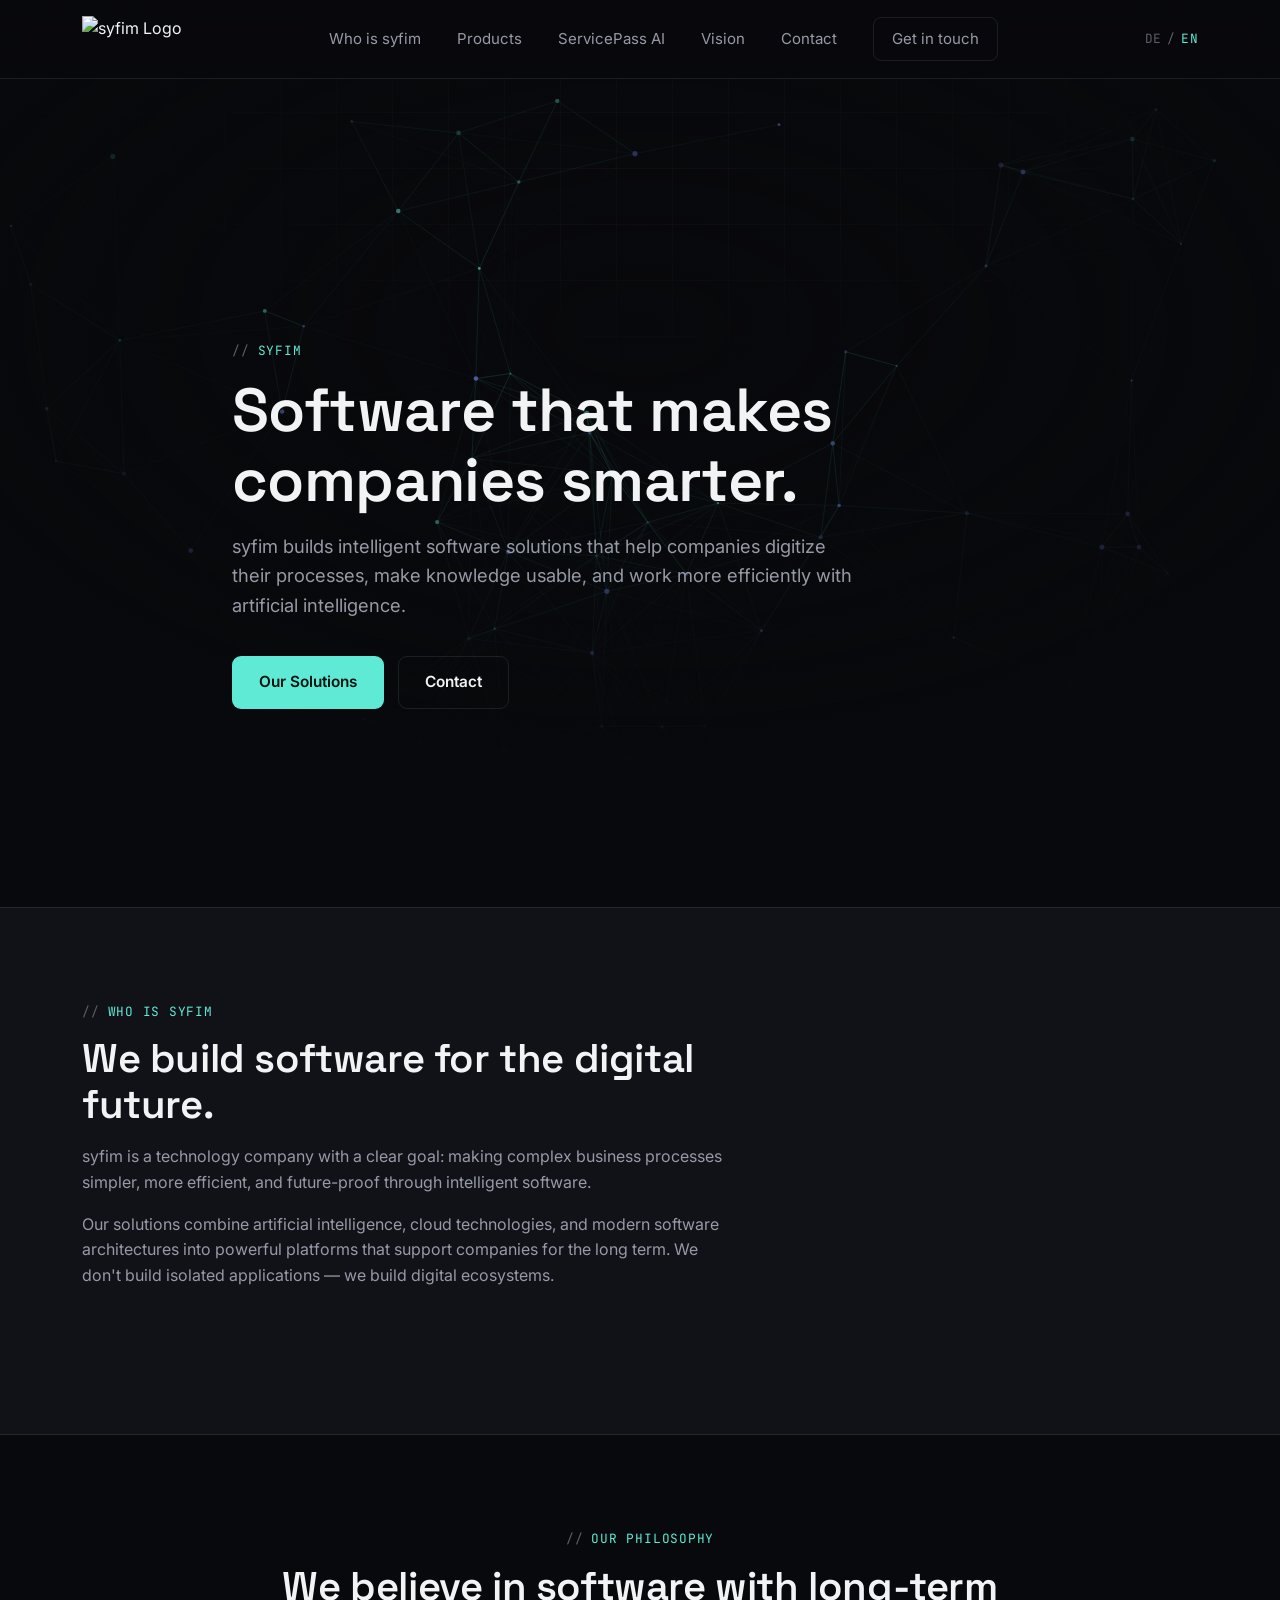
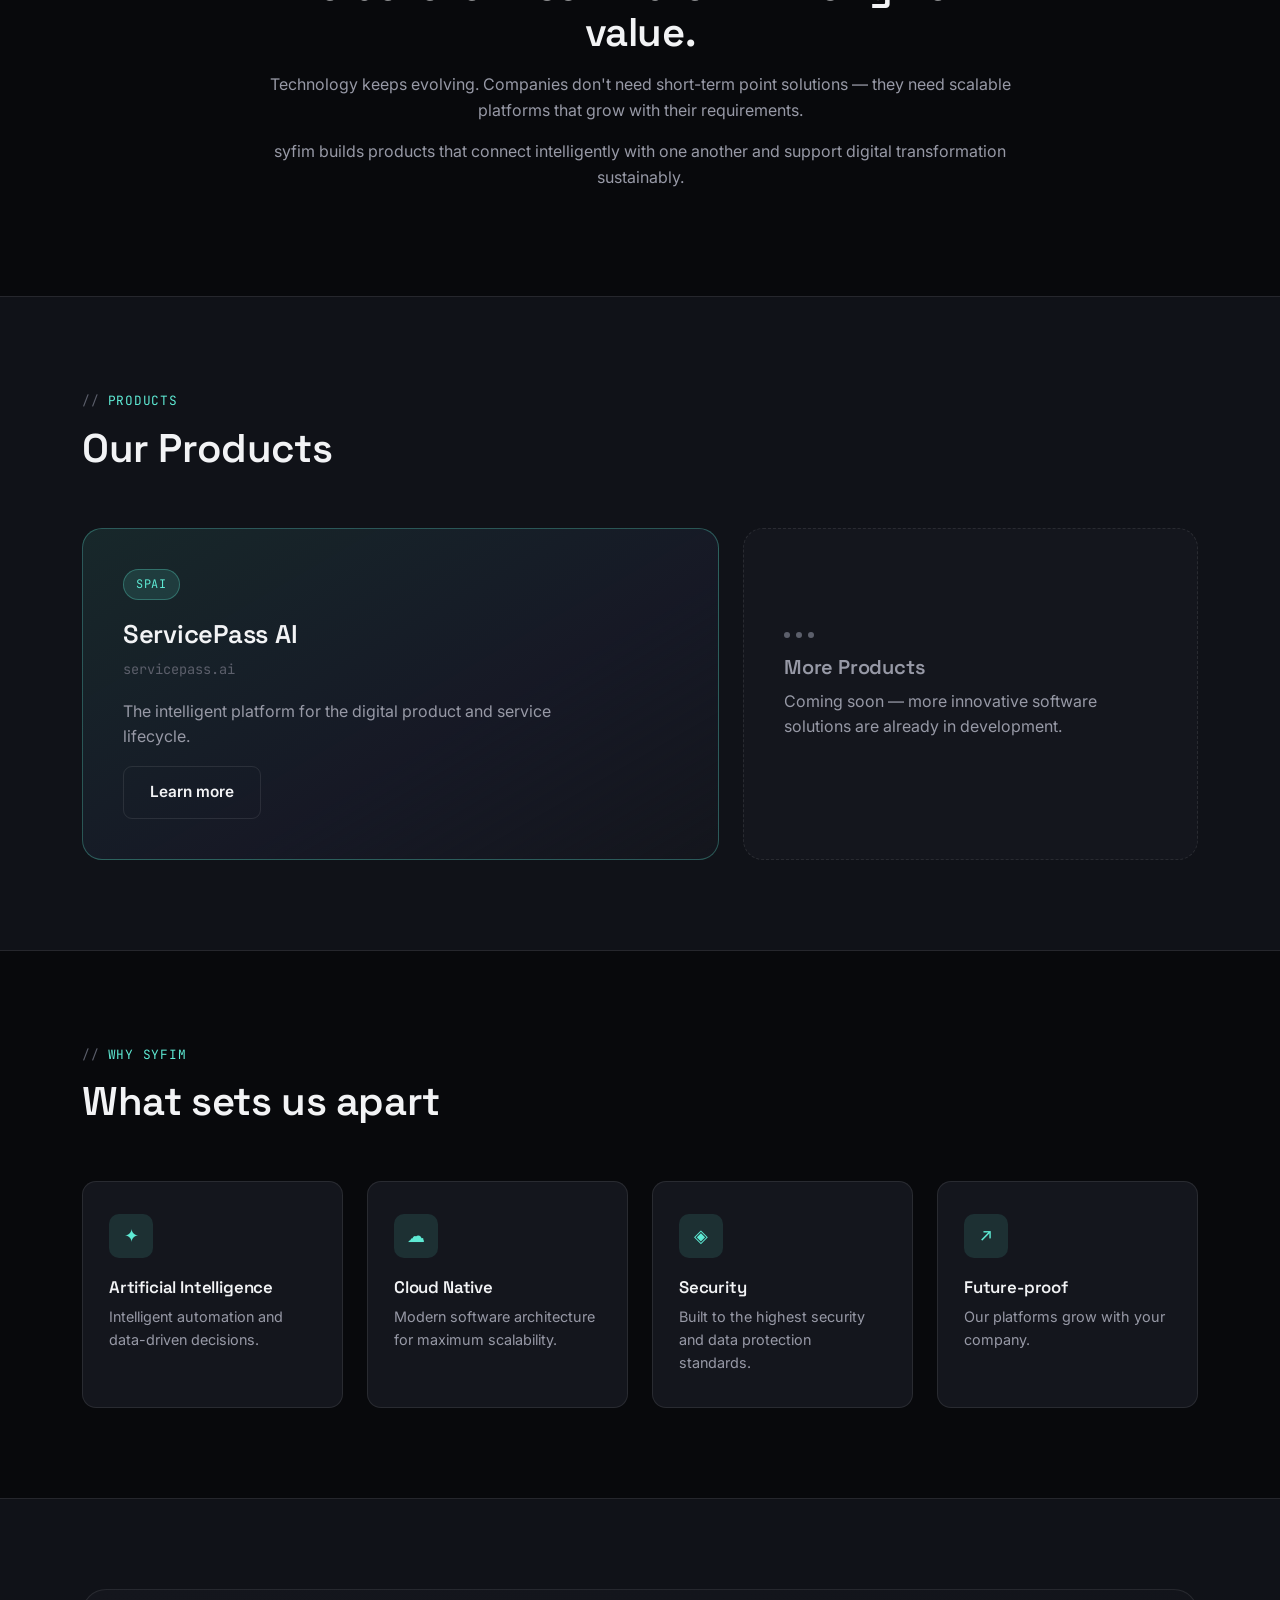
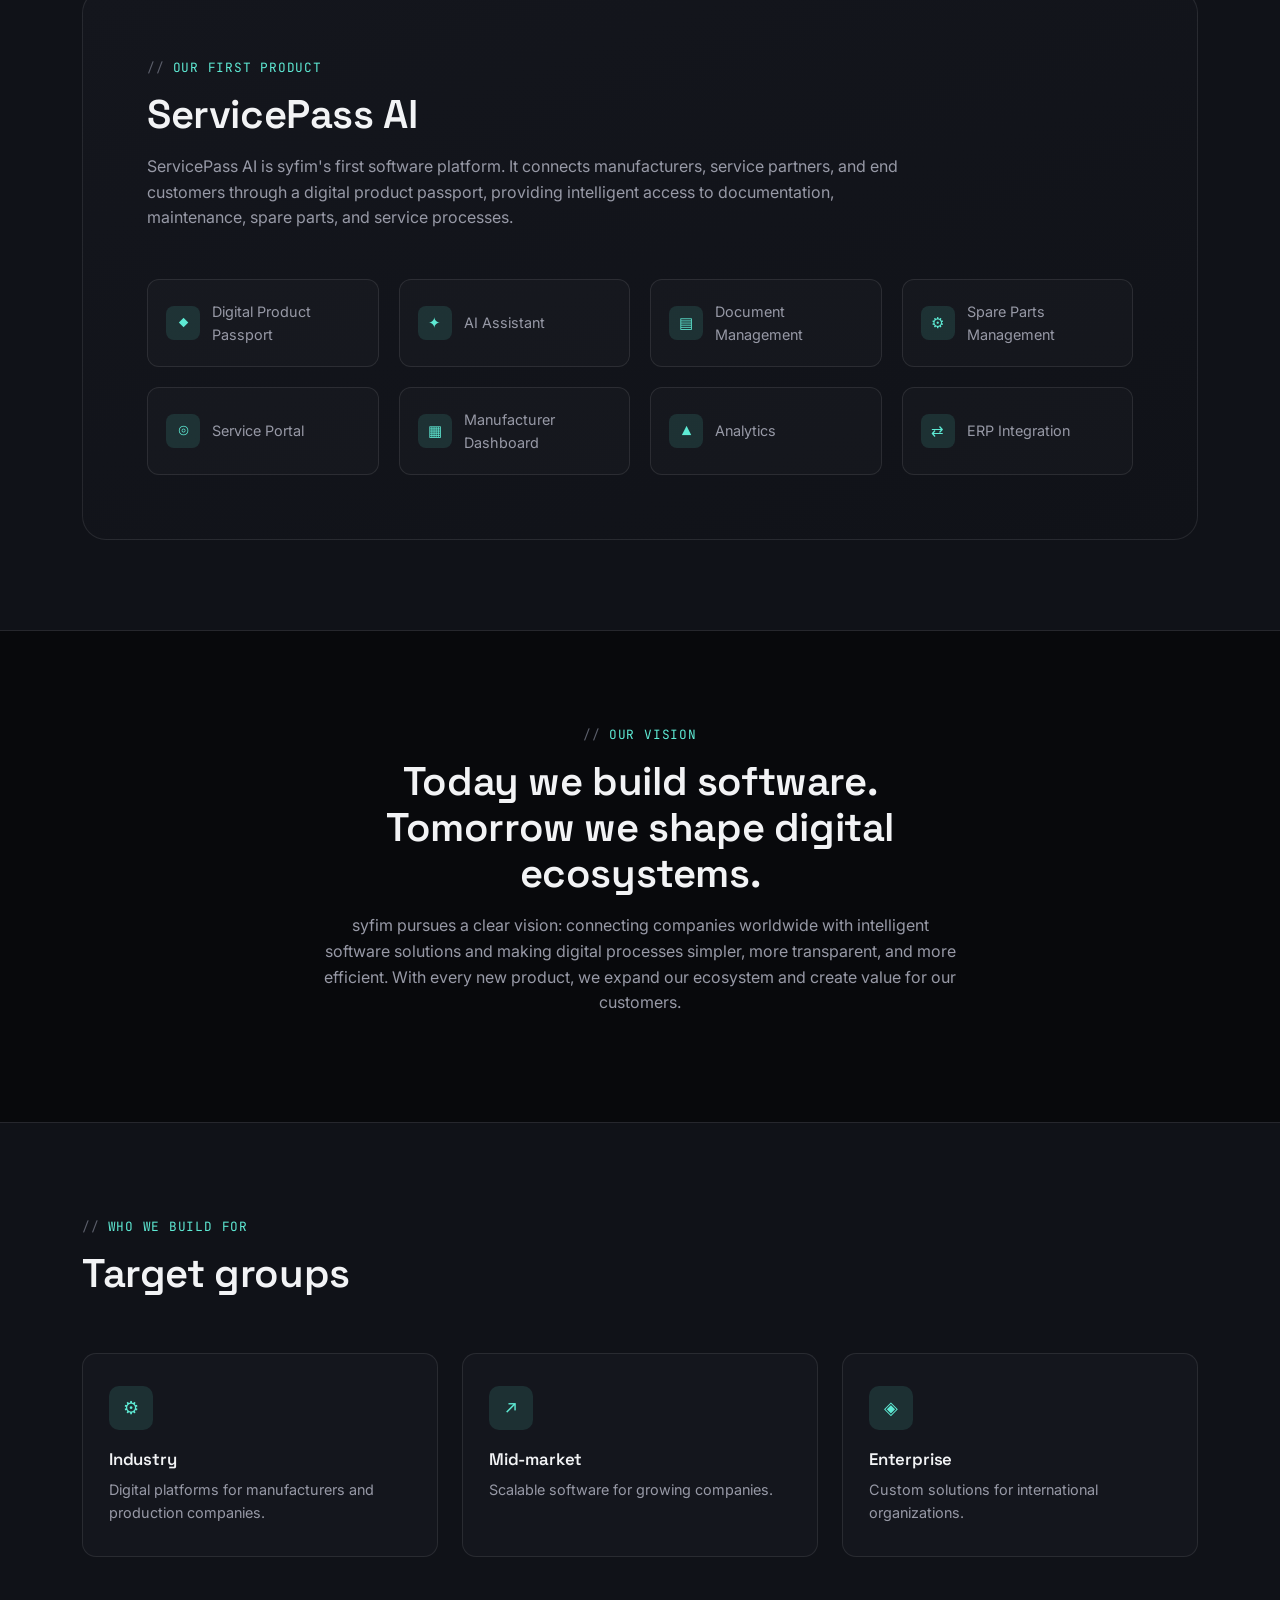
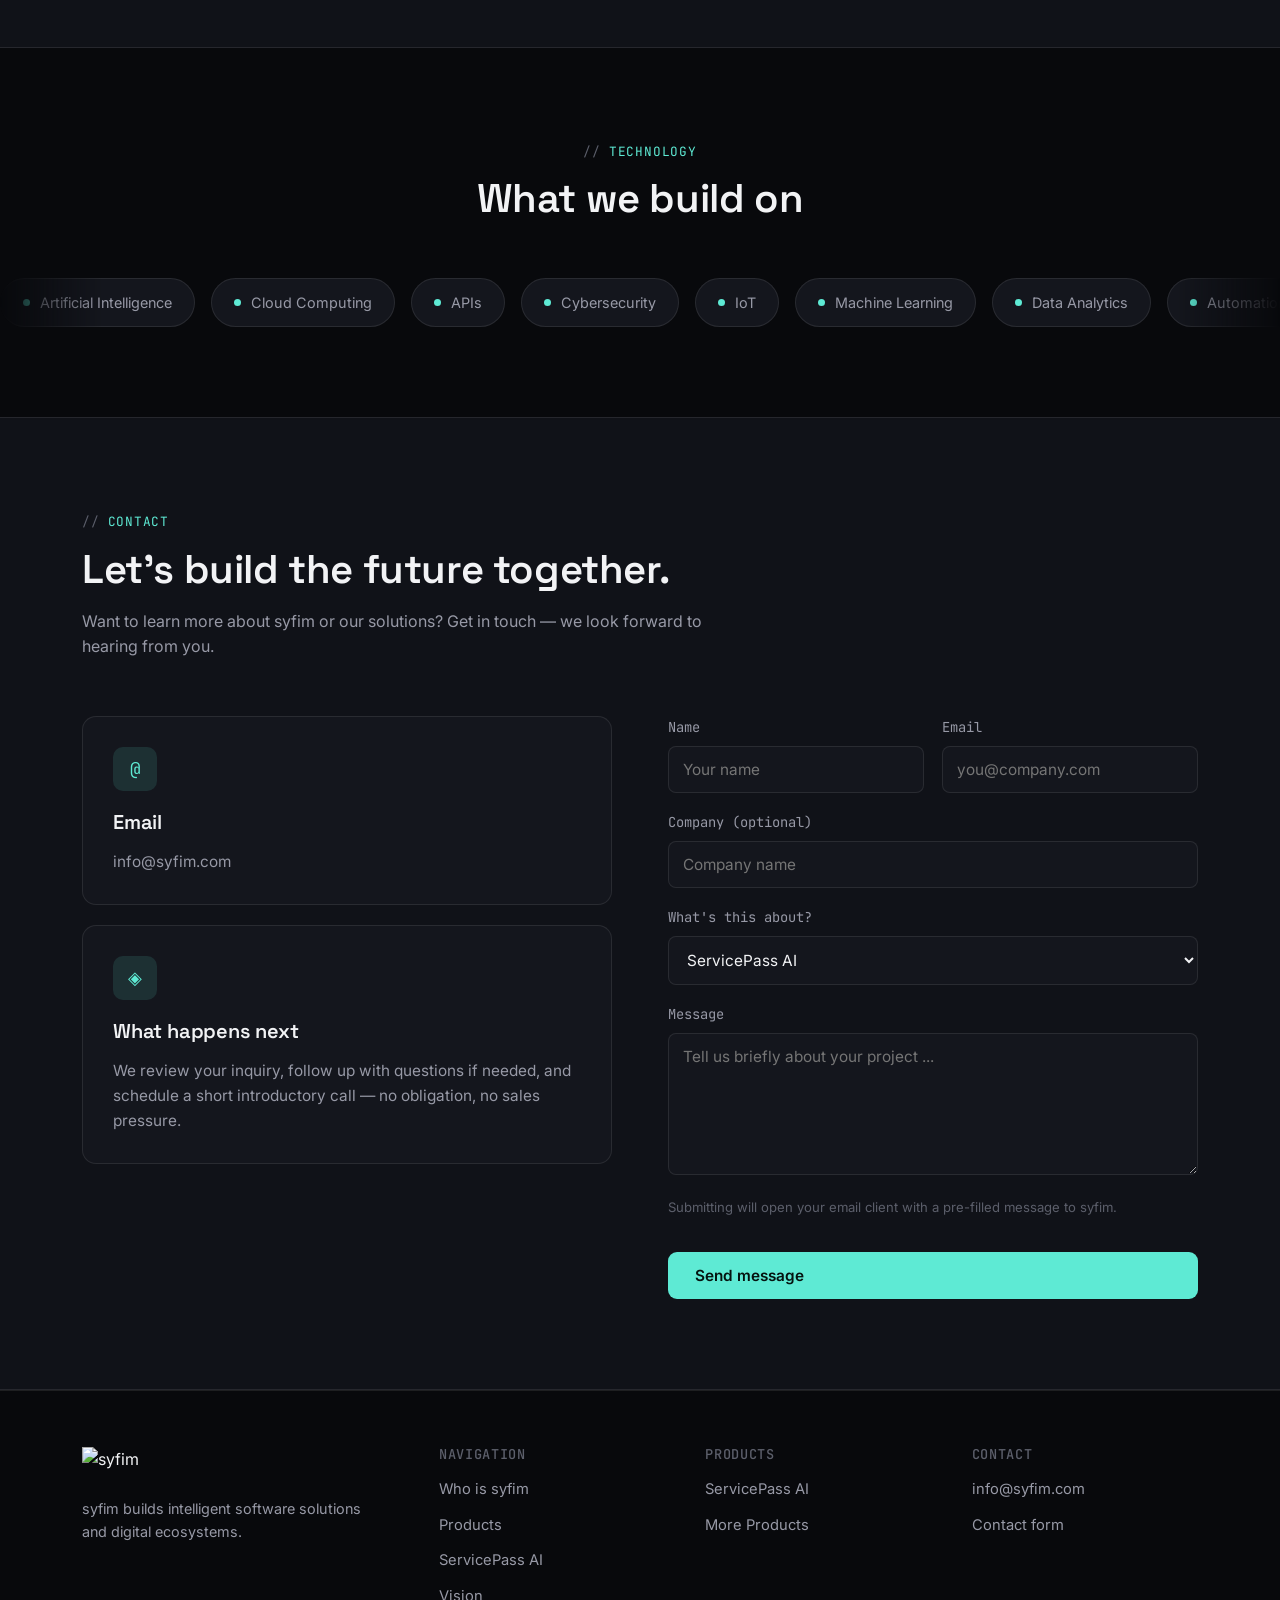
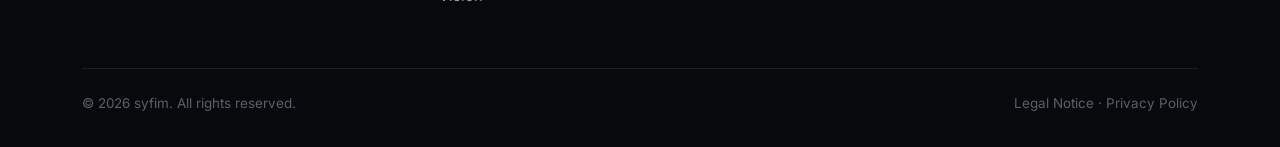
==== index-en.html @ 56e6570a "Add files via upload" ====
<!doctype html>
<html lang="en">
<head>
<meta charset="UTF-8">
<meta name="viewport" content="width=device-width, initial-scale=1.0">
<title>syfim — Software that makes companies smarter</title>
<meta name="description" content="syfim builds intelligent software solutions and digital ecosystems from AI, cloud technologies, and modern software architecture. First product: ServicePass AI.">
<link rel="icon" href="assets/favicon.png" type="image/png">
<link rel="preconnect" href="https://fonts.googleapis.com">
<link href="https://fonts.googleapis.com/css2?family=Space+Grotesk:wght@500;600;700&family=Inter:wght@400;500;600&family=JetBrains+Mono:wght@400;500&display=swap" rel="stylesheet">
<link rel="stylesheet" href="styles.css">
</head>
<body>
<div class="bg-grid"></div>

<header class="site-header">
  <div class="header-inner">
    <a href="index-en.html" class="brand">
      <img src="assets/logo-full-dark-transparent.png" alt="syfim Logo">
    </a>
    <nav class="main-nav">
      <a href="#ueber">Who is syfim</a>
      <a href="#produkte">Products</a>
      <a href="#spai">ServicePass AI</a>
      <a href="#vision">Vision</a>
      <a href="#kontakt">Contact</a>
      <a href="#kontakt" class="nav-cta">Get in touch</a>
    </nav>
    <div class="header-actions">
      <div class="lang-switch">
        <a href="index.html">DE</a>
        <span>/</span>
        <a href="index-en.html" class="active">EN</a>
      </div>
      <button class="nav-toggle" aria-label="Open menu">☰</button>
    </div>
  </div>
</header>

<main>

  <!-- 1. Hero -->
  <section class="hero one-col">
    <div class="hero-canvas-wrap" aria-hidden="true"></div>
    <div class="wrap hero-inner">
      <div>
        <div class="eyebrow">syfim</div>
        <h1>Software that makes companies smarter.</h1>
        <p class="lead">syfim builds intelligent software solutions that help companies digitize their processes, make knowledge usable, and work more efficiently with artificial intelligence.</p>
        <div class="hero-actions">
          <a href="#produkte" class="btn btn-primary">Our Solutions</a>
          <a href="#kontakt" class="btn btn-ghost">Contact</a>
        </div>
      </div>
    </div>
  </section>

  <!-- 2. Who is syfim -->
  <section class="alt" id="ueber">
    <div class="wrap">
      <div class="section-head">
        <div class="eyebrow">Who is syfim</div>
        <h2>We build software for the digital future.</h2>
        <p>syfim is a technology company with a clear goal: making complex business processes simpler, more efficient, and future-proof through intelligent software.</p>
        <p>Our solutions combine artificial intelligence, cloud technologies, and modern software architectures into powerful platforms that support companies for the long term. We don't build isolated applications — we build digital ecosystems.</p>
      </div>
    </div>
  </section>

  <!-- 3. Philosophy -->
  <section>
    <div class="wrap">
      <div class="philosophy-block">
        <div class="eyebrow">Our Philosophy</div>
        <h2>We believe in software with long-term value.</h2>
        <p>Technology keeps evolving. Companies don't need short-term point solutions — they need scalable platforms that grow with their requirements.</p>
        <p>syfim builds products that connect intelligently with one another and support digital transformation sustainably.</p>
      </div>
    </div>
  </section>

  <!-- 4. Products -->
  <section class="alt" id="produkte">
    <div class="wrap">
      <div class="section-head">
        <div class="eyebrow">Products</div>
        <h2>Our Products</h2>
      </div>
      <div class="grid product-grid">
        <div class="product-card featured">
          <span class="product-tag">SPAI</span>
          <h3>ServicePass AI</h3>
          <span class="product-sub">servicepass.ai</span>
          <p>The intelligent platform for the digital product and service lifecycle.</p>
          <a href="#spai" class="btn btn-ghost">Learn more</a>
        </div>
        <div class="product-card placeholder">
          <div class="dots"><span></span><span></span><span></span></div>
          <h3>More Products</h3>
          <p>Coming soon — more innovative software solutions are already in development.</p>
        </div>
      </div>
    </div>
  </section>

  <!-- 5. Why syfim -->
  <section>
    <div class="wrap">
      <div class="section-head">
        <div class="eyebrow">Why syfim</div>
        <h2>What sets us apart</h2>
      </div>
      <div class="grid tiles-4">
        <div class="tile">
          <div class="icon">✦</div>
          <h3>Artificial Intelligence</h3>
          <p>Intelligent automation and data-driven decisions.</p>
        </div>
        <div class="tile">
          <div class="icon">☁</div>
          <h3>Cloud Native</h3>
          <p>Modern software architecture for maximum scalability.</p>
        </div>
        <div class="tile">
          <div class="icon">◈</div>
          <h3>Security</h3>
          <p>Built to the highest security and data protection standards.</p>
        </div>
        <div class="tile">
          <div class="icon">↗</div>
          <h3>Future-proof</h3>
          <p>Our platforms grow with your company.</p>
        </div>
      </div>
    </div>
  </section>

  <!-- 6. Spotlight – ServicePass AI -->
  <section class="alt" id="spai">
    <div class="wrap">
      <div class="spotlight">
        <div class="spotlight-head">
          <div class="eyebrow">Our First Product</div>
          <h2>ServicePass AI</h2>
          <p>ServicePass AI is syfim's first software platform. It connects manufacturers, service partners, and end customers through a digital product passport, providing intelligent access to documentation, maintenance, spare parts, and service processes.</p>
        </div>
        <div class="spotlight-icons">
          <div class="spotlight-icon"><span class="glyph">◆</span> Digital Product Passport</div>
          <div class="spotlight-icon"><span class="glyph">✦</span> AI Assistant</div>
          <div class="spotlight-icon"><span class="glyph">▤</span> Document Management</div>
          <div class="spotlight-icon"><span class="glyph">⚙</span> Spare Parts Management</div>
          <div class="spotlight-icon"><span class="glyph">◎</span> Service Portal</div>
          <div class="spotlight-icon"><span class="glyph">▦</span> Manufacturer Dashboard</div>
          <div class="spotlight-icon"><span class="glyph">▲</span> Analytics</div>
          <div class="spotlight-icon"><span class="glyph">⇄</span> ERP Integration</div>
        </div>
      </div>
    </div>
  </section>

  <!-- 7. Vision -->
  <section class="vision-section" id="vision">
    <div class="wrap">
      <div class="section-head center">
        <div class="eyebrow">Our Vision</div>
        <h2>Today we build software. Tomorrow we shape digital ecosystems.</h2>
        <p>syfim pursues a clear vision: connecting companies worldwide with intelligent software solutions and making digital processes simpler, more transparent, and more efficient. With every new product, we expand our ecosystem and create value for our customers.</p>
      </div>
    </div>
  </section>

  <!-- 8. Who we build for -->
  <section class="alt">
    <div class="wrap">
      <div class="section-head">
        <div class="eyebrow">Who We Build For</div>
        <h2>Target groups</h2>
      </div>
      <div class="grid tiles-3">
        <div class="tile">
          <div class="icon">⚙</div>
          <h3>Industry</h3>
          <p>Digital platforms for manufacturers and production companies.</p>
        </div>
        <div class="tile">
          <div class="icon">↗</div>
          <h3>Mid-market</h3>
          <p>Scalable software for growing companies.</p>
        </div>
        <div class="tile">
          <div class="icon">◈</div>
          <h3>Enterprise</h3>
          <p>Custom solutions for international organizations.</p>
        </div>
      </div>
    </div>
  </section>

  <!-- 9. Technology -->
  <section>
    <div class="wrap">
      <div class="section-head center">
        <div class="eyebrow">Technology</div>
        <h2>What we build on</h2>
      </div>
    </div>
    <div class="tech-marquee">
      <div class="tech-marquee-track">
        <span class="tech-badge"><span class="dot"></span>Artificial Intelligence</span>
        <span class="tech-badge"><span class="dot"></span>Cloud Computing</span>
        <span class="tech-badge"><span class="dot"></span>APIs</span>
        <span class="tech-badge"><span class="dot"></span>Cybersecurity</span>
        <span class="tech-badge"><span class="dot"></span>IoT</span>
        <span class="tech-badge"><span class="dot"></span>Machine Learning</span>
        <span class="tech-badge"><span class="dot"></span>Data Analytics</span>
        <span class="tech-badge"><span class="dot"></span>Automation</span>
        <span class="tech-badge"><span class="dot"></span>Artificial Intelligence</span>
        <span class="tech-badge"><span class="dot"></span>Cloud Computing</span>
        <span class="tech-badge"><span class="dot"></span>APIs</span>
        <span class="tech-badge"><span class="dot"></span>Cybersecurity</span>
        <span class="tech-badge"><span class="dot"></span>IoT</span>
        <span class="tech-badge"><span class="dot"></span>Machine Learning</span>
        <span class="tech-badge"><span class="dot"></span>Data Analytics</span>
        <span class="tech-badge"><span class="dot"></span>Automation</span>
      </div>
    </div>
  </section>

  <!-- 10. Contact -->
  <section class="alt" id="kontakt">
    <div class="wrap">
      <div class="section-head">
        <div class="eyebrow">Contact</div>
        <h2>Let's build the future together.</h2>
        <p>Want to learn more about syfim or our solutions? Get in touch — we look forward to hearing from you.</p>
      </div>

      <div class="contact-grid">
        <div class="contact-info">
          <div class="card">
            <div class="icon">@</div>
            <h3>Email</h3>
            <p><a href="mailto:info@syfim.com">info@syfim.com</a></p>
          </div>
          <div class="card">
            <div class="icon">◈</div>
            <h3>What happens next</h3>
            <p>We review your inquiry, follow up with questions if needed, and schedule a short introductory call — no obligation, no sales pressure.</p>
          </div>
        </div>

        <form class="contact-form">
          <div class="field-row">
            <div class="field">
              <label for="name">Name</label>
              <input type="text" id="name" name="name" placeholder="Your name" required>
            </div>
            <div class="field">
              <label for="email">Email</label>
              <input type="email" id="email" name="email" placeholder="you@company.com" required>
            </div>
          </div>
          <div class="field">
            <label for="company">Company (optional)</label>
            <input type="text" id="company" name="company" placeholder="Company name">
          </div>
          <div class="field">
            <label for="topic">What's this about?</label>
            <select id="topic" name="topic">
              <option>ServicePass AI</option>
              <option>Custom software solution</option>
              <option>Partnership</option>
              <option>Other</option>
            </select>
          </div>
          <div class="field">
            <label for="message">Message</label>
            <textarea id="message" name="message" rows="6" placeholder="Tell us briefly about your project ..." required></textarea>
          </div>
          <p class="form-note">Submitting will open your email client with a pre-filled message to syfim.</p>
          <button type="submit" class="btn btn-primary">Send message</button>
        </form>
      </div>
    </div>
  </section>

</main>

<footer class="site-footer">
  <div class="wrap">
    <div class="footer-top">
      <div class="footer-brand">
        <img src="assets/wordmark-dark.png" alt="syfim">
        <p>syfim builds intelligent software solutions and digital ecosystems.</p>
      </div>
      <div class="footer-col">
        <h4>Navigation</h4>
        <a href="#ueber">Who is syfim</a>
        <a href="#produkte">Products</a>
        <a href="#spai">ServicePass AI</a>
        <a href="#vision">Vision</a>
      </div>
      <div class="footer-col">
        <h4>Products</h4>
        <a href="#spai">ServicePass AI</a>
        <a href="#produkte">More Products</a>
      </div>
      <div class="footer-col">
        <h4>Contact</h4>
        <a href="mailto:info@syfim.com">info@syfim.com</a>
        <a href="#kontakt">Contact form</a>
      </div>
    </div>
    <div class="footer-bottom">
      <span>© 2026 syfim. All rights reserved.</span>
      <span>Legal Notice · Privacy Policy</span>
    </div>
  </div>
</footer>

<script src="script.js"></script>
<script src="network.js"></script>
</body>
</html>
---- styles.css ----
/* syfim — global styles */

:root {
  --bg: #08090c;
  --bg-alt: #101218;
  --bg-card: #14161d;
  --border: rgba(255, 255, 255, 0.09);
  --text: #f2f3f5;
  --text-dim: #9799a6;
  --text-faint: #5c5f6b;
  --accent: #5eead4;
  --accent-soft: rgba(94, 234, 212, 0.12);
  --accent-2: #7c8cff;
  --radius: 14px;
  --max-width: 1180px;
  --font-head: "Space Grotesk", "Inter", system-ui, sans-serif;
  --font-body: "Inter", system-ui, -apple-system, sans-serif;
  --font-mono: "JetBrains Mono", ui-monospace, "SFMono-Regular", monospace;
}

* {
  box-sizing: border-box;
}

html {
  scroll-behavior: smooth;
  overflow-x: hidden;
}

body {
  margin: 0;
  background: var(--bg);
  color: var(--text);
  font-family: var(--font-body);
  line-height: 1.6;
  -webkit-font-smoothing: antialiased;
  overflow-x: hidden;
  width: 100%;
}

img {
  max-width: 100%;
  display: block;
}

a {
  color: inherit;
  text-decoration: none;
}

.wrap {
  max-width: var(--max-width);
  margin: 0 auto;
  padding: 0 32px;
}

h1, h2, h3, h4 {
  font-family: var(--font-head);
  font-weight: 600;
  line-height: 1.15;
  margin: 0 0 16px;
  letter-spacing: -0.01em;
}

h1 { font-size: clamp(2.4rem, 5vw, 3.8rem); }
h2 { font-size: clamp(1.8rem, 3.2vw, 2.5rem); }
h3 { font-size: 1.25rem; }

p {
  color: var(--text-dim);
  margin: 0 0 16px;
}

.eyebrow {
  font-family: var(--font-mono);
  font-size: 0.8rem;
  color: var(--accent);
  letter-spacing: 0.06em;
  text-transform: uppercase;
  display: inline-flex;
  align-items: center;
  gap: 8px;
  margin-bottom: 14px;
}

.eyebrow::before {
  content: "//";
  color: var(--text-faint);
}

/* background grid texture */
.bg-grid {
  position: fixed;
  inset: 0;
  z-index: -1;
  background-image:
    linear-gradient(rgba(255,255,255,0.035) 1px, transparent 1px),
    linear-gradient(90deg, rgba(255,255,255,0.035) 1px, transparent 1px);
  background-size: 56px 56px;
  mask-image: radial-gradient(ellipse 80% 60% at 50% 0%, black 30%, transparent 75%);
}

/* header */
header.site-header {
  position: sticky;
  top: 0;
  z-index: 50;
  backdrop-filter: blur(14px);
  background: rgba(8, 9, 12, 0.75);
  border-bottom: 1px solid var(--border);
}

.header-inner {
  display: flex;
  align-items: center;
  justify-content: space-between;
  padding: 16px 32px;
  max-width: var(--max-width);
  margin: 0 auto;
}

.brand {
  display: flex;
  align-items: center;
  gap: 10px;
}

.brand img {
  height: 46px;
  width: auto;
}

nav.main-nav {
  display: flex;
  align-items: center;
  gap: 36px;
}

nav.main-nav a {
  font-size: 0.94rem;
  color: var(--text-dim);
  transition: color 0.15s ease;
  position: relative;
}

nav.main-nav a:hover,
nav.main-nav a.active {
  color: var(--text);
}

nav.main-nav a.active::after {
  content: "";
  position: absolute;
  left: 0;
  right: 0;
  bottom: -18px;
  height: 2px;
  background: var(--accent);
}

.nav-cta {
  border: 1px solid var(--border);
  padding: 9px 18px;
  border-radius: 8px;
  font-size: 0.9rem;
  transition: border-color 0.15s ease, background 0.15s ease;
}

.nav-cta:hover {
  border-color: var(--accent);
  background: var(--accent-soft);
}

.nav-toggle {
  display: none;
  background: none;
  border: 1px solid var(--border);
  border-radius: 8px;
  width: 40px;
  height: 40px;
  color: var(--text);
  font-size: 1.2rem;
  cursor: pointer;
}

.header-actions {
  display: flex;
  align-items: center;
  gap: 16px;
}

.lang-switch {
  display: flex;
  align-items: center;
  gap: 6px;
  font-family: var(--font-mono);
  font-size: 0.8rem;
  letter-spacing: 0.02em;
}

.lang-switch a {
  color: var(--text-faint);
  transition: color 0.15s ease;
}

.lang-switch a:hover {
  color: var(--text);
}

.lang-switch a.active {
  color: var(--accent);
}

.lang-switch span {
  color: var(--text-faint);
}

/* buttons */
.btn {
  display: inline-flex;
  align-items: center;
  gap: 8px;
  padding: 13px 26px;
  border-radius: 9px;
  font-family: var(--font-body);
  font-weight: 600;
  font-size: 0.96rem;
  cursor: pointer;
  border: 1px solid transparent;
  transition: transform 0.15s ease, box-shadow 0.15s ease, background 0.15s ease, border-color .15s ease;
}

.btn-primary {
  background: var(--accent);
  color: #05130f;
}

.btn-primary:hover {
  box-shadow: 0 0 0 4px var(--accent-soft);
  transform: translateY(-1px);
}

.btn-ghost {
  border-color: var(--border);
  color: var(--text);
}

.btn-ghost:hover {
  border-color: var(--accent);
  color: var(--accent);
}

/* hero */
.hero {
  position: relative;
  padding: 120px 0 100px;
  overflow: hidden;
}

.hero-inner {
  display: grid;
  grid-template-columns: 1.15fr 0.85fr;
  gap: 48px;
  align-items: center;
}

.hero p.lead {
  font-size: 1.15rem;
  max-width: 52ch;
}

.hero-actions {
  display: flex;
  gap: 14px;
  margin-top: 32px;
  flex-wrap: wrap;
}

.hero-visual {
  position: relative;
  display: flex;
  align-items: center;
  justify-content: center;
}

.hero-visual img {
  width: 100%;
  max-width: 420px;
  opacity: 0.92;
  filter: drop-shadow(0 0 60px rgba(94, 234, 212, 0.18));
}

.hero-stats {
  display: grid;
  grid-template-columns: repeat(3, 1fr);
  gap: 24px;
  margin-top: 64px;
  padding-top: 40px;
  border-top: 1px solid var(--border);
}

.stat-num {
  font-family: var(--font-head);
  font-size: 2rem;
  color: var(--text);
  margin-bottom: 4px;
}

.stat-label {
  font-size: 0.86rem;
  color: var(--text-faint);
}

/* sections */
section {
  padding: 90px 0;
}

section.alt {
  background: var(--bg-alt);
  border-top: 1px solid var(--border);
  border-bottom: 1px solid var(--border);
}

.section-head {
  max-width: 640px;
  margin-bottom: 56px;
}

.section-head.center {
  margin-left: auto;
  margin-right: auto;
  text-align: center;
}

/* cards / grid */
.grid {
  display: grid;
  gap: 24px;
}

.grid-3 { grid-template-columns: repeat(3, 1fr); }
.grid-2 { grid-template-columns: repeat(2, 1fr); }
.grid-4 { grid-template-columns: repeat(4, 1fr); }

.card {
  background: var(--bg-card);
  border: 1px solid var(--border);
  border-radius: var(--radius);
  padding: 30px;
  transition: border-color 0.2s ease, transform 0.2s ease;
}

.card:hover {
  border-color: rgba(94, 234, 212, 0.35);
  transform: translateY(-3px);
}

.card .icon {
  width: 44px;
  height: 44px;
  border-radius: 10px;
  background: var(--accent-soft);
  color: var(--accent);
  display: flex;
  align-items: center;
  justify-content: center;
  font-family: var(--font-mono);
  font-size: 1.1rem;
  margin-bottom: 20px;
}

.card p {
  margin-bottom: 0;
  font-size: 0.96rem;
}

.card ul {
  margin: 16px 0 0;
  padding-left: 18px;
  color: var(--text-dim);
  font-size: 0.92rem;
}

.card ul li {
  margin-bottom: 6px;
}

/* process steps */
.steps {
  display: grid;
  grid-template-columns: repeat(4, 1fr);
  gap: 24px;
  counter-reset: step;
}

.step {
  position: relative;
  padding-top: 44px;
}

.step::before {
  counter-increment: step;
  content: "0" counter(step);
  font-family: var(--font-mono);
  font-size: 0.85rem;
  color: var(--accent);
  position: absolute;
  top: 0;
  left: 0;
}

.step h3 {
  margin-bottom: 10px;
  font-size: 1.05rem;
}

.step p {
  font-size: 0.92rem;
  margin: 0;
}

/* values */
.value-row {
  display: flex;
  gap: 20px;
  padding: 28px 0;
  border-top: 1px solid var(--border);
}

.value-row:last-child {
  border-bottom: 1px solid var(--border);
}

.value-num {
  font-family: var(--font-mono);
  color: var(--text-faint);
  font-size: 0.9rem;
  min-width: 40px;
}

.value-row h3 {
  margin-bottom: 6px;
}

.value-row p {
  margin: 0;
  max-width: 60ch;
}

/* two-column with image side */
.split {
  display: grid;
  grid-template-columns: 0.9fr 1.1fr;
  gap: 64px;
  align-items: center;
}

.split-visual {
  background: var(--bg-card);
  border: 1px solid var(--border);
  border-radius: var(--radius);
  padding: 48px;
  display: flex;
  align-items: center;
  justify-content: center;
}

.split-visual img {
  max-width: 260px;
  opacity: 0.95;
}

/* CTA band */
.cta-band {
  border-radius: 20px;
  border: 1px solid var(--border);
  background: linear-gradient(135deg, var(--bg-card), var(--bg-alt));
  padding: 64px;
  text-align: center;
  position: relative;
  overflow: hidden;
}

.cta-band h2 {
  margin-bottom: 12px;
}

.cta-band p {
  max-width: 50ch;
  margin: 0 auto 32px;
}

.cta-actions {
  display: flex;
  gap: 14px;
  justify-content: center;
  flex-wrap: wrap;
}

/* footer */
footer.site-footer {
  border-top: 1px solid var(--border);
  padding: 56px 0 32px;
}

.footer-top {
  display: grid;
  grid-template-columns: 1.4fr 1fr 1fr 1fr;
  gap: 40px;
  margin-bottom: 48px;
}

.footer-brand img {
  height: 34px;
  margin-bottom: 16px;
}

.footer-brand p {
  font-size: 0.9rem;
  max-width: 32ch;
}

.footer-col h4 {
  font-size: 0.85rem;
  color: var(--text-faint);
  text-transform: uppercase;
  letter-spacing: 0.05em;
  margin-bottom: 16px;
  font-family: var(--font-mono);
  font-weight: 500;
}

.footer-col a {
  display: block;
  color: var(--text-dim);
  font-size: 0.92rem;
  margin-bottom: 12px;
  transition: color 0.15s ease;
}

.footer-col a:hover {
  color: var(--accent);
}

.footer-bottom {
  display: flex;
  justify-content: space-between;
  align-items: center;
  padding-top: 24px;
  border-top: 1px solid var(--border);
  font-size: 0.84rem;
  color: var(--text-faint);
  flex-wrap: wrap;
  gap: 12px;
}

/* page hero (inner pages) */
.page-hero {
  padding: 80px 0 60px;
  border-bottom: 1px solid var(--border);
}

.page-hero p.lead {
  max-width: 60ch;
  font-size: 1.08rem;
}

/* contact page */
.contact-grid {
  display: grid;
  grid-template-columns: 1fr 1fr;
  gap: 56px;
  align-items: start;
}

.contact-info .card {
  margin-bottom: 20px;
}

form.contact-form {
  display: grid;
  gap: 18px;
}

.field label {
  display: block;
  font-size: 0.86rem;
  color: var(--text-dim);
  margin-bottom: 8px;
  font-family: var(--font-mono);
}

.field input,
.field textarea,
.field select {
  width: 100%;
  background: var(--bg-card);
  border: 1px solid var(--border);
  border-radius: 8px;
  padding: 13px 14px;
  color: var(--text);
  font-family: var(--font-body);
  font-size: 0.96rem;
  resize: vertical;
}

.field input:focus,
.field textarea:focus,
.field select:focus {
  outline: none;
  border-color: var(--accent);
}

.field-row {
  display: grid;
  grid-template-columns: 1fr 1fr;
  gap: 18px;
}

.form-note {
  font-size: 0.82rem;
  color: var(--text-faint);
  margin-top: -4px;
}

/* about page team-ish / mission */
.mission-figure {
  font-family: var(--font-head);
  font-size: 1.5rem;
  line-height: 1.5;
  color: var(--text);
  border-left: 2px solid var(--accent);
  padding-left: 28px;
  margin: 0;
}

/* responsive */
@media (max-width: 920px) {
  nav.main-nav { display: none; }
  .nav-toggle { display: inline-flex; align-items: center; justify-content: center; }

  nav.main-nav.open {
    display: flex;
    position: absolute;
    top: 100%;
    left: 0;
    right: 0;
    background: var(--bg-alt);
    border-bottom: 1px solid var(--border);
    flex-direction: column;
    align-items: flex-start;
    padding: 24px 32px;
    gap: 4px;
    max-height: calc(100vh - 100%);
    overflow-y: auto;
  }

  nav.main-nav.open a {
    width: 100%;
    padding: 10px 0;
  }

  nav.main-nav.open a.nav-cta {
    margin-top: 8px;
    text-align: center;
  }

  .hero-inner { grid-template-columns: 1fr; }
  .hero-visual { order: -1; }
  .hero-stats { grid-template-columns: repeat(3, 1fr); gap: 14px; }
  .grid-3, .grid-4, .grid-2 { grid-template-columns: 1fr; }
  .steps { grid-template-columns: 1fr 1fr; }
  .split { grid-template-columns: 1fr; gap: 32px; }
  .contact-grid { grid-template-columns: 1fr; }
  .footer-top { grid-template-columns: 1fr 1fr; }
  .cta-band { padding: 40px 24px; }
  .field-row { grid-template-columns: 1fr; }

  .header-actions { gap: 10px; }
  .lang-switch a { padding: 6px 4px; }
  .nav-toggle { width: 44px; height: 44px; }
}

@media (max-width: 560px) {
  .wrap { padding: 0 20px; }
  .header-inner { padding: 12px 20px; }
  .brand img { height: 36px; }
  .hero-stats { grid-template-columns: 1fr 1fr; }
  .steps { grid-template-columns: 1fr; }
  .footer-top { grid-template-columns: 1fr; }
}

/* ============ one-pager additions ============ */

/* hero canvas background */
.hero {
  min-height: 92vh;
  display: flex;
  align-items: center;
  padding: 140px 0 80px;
}

.hero-canvas-wrap {
  position: absolute;
  inset: 0;
  z-index: -1;
  overflow: hidden;
}

.hero-canvas-wrap canvas {
  width: 100%;
  height: 100%;
  display: block;
}

.hero-canvas-wrap::after {
  content: "";
  position: absolute;
  inset: 0;
  background: radial-gradient(ellipse 70% 60% at 50% 30%, transparent 0%, var(--bg) 88%);
}

.hero.one-col .hero-inner {
  grid-template-columns: 1fr;
  max-width: 880px;
}

.hero.one-col .hero-actions {
  margin-top: 36px;
}

/* section intros reused, plus centered variant already exists */

/* philosophy quote block */
.philosophy-block {
  max-width: 760px;
  margin: 0 auto;
  text-align: center;
}

.philosophy-block .eyebrow {
  justify-content: center;
}

/* product cards */
.product-grid {
  display: grid;
  grid-template-columns: 1.4fr 1fr;
  gap: 24px;
}

.product-card {
  background: var(--bg-card);
  border: 1px solid var(--border);
  border-radius: 20px;
  padding: 40px;
  position: relative;
  overflow: hidden;
}

.product-card.featured {
  background: linear-gradient(150deg, rgba(94,234,212,0.10), rgba(124,140,255,0.06) 60%, var(--bg-card) 100%);
  border-color: rgba(94, 234, 212, 0.3);
}

.product-tag {
  display: inline-block;
  font-family: var(--font-mono);
  font-size: 0.74rem;
  letter-spacing: 0.06em;
  text-transform: uppercase;
  color: var(--accent);
  background: var(--accent-soft);
  border: 1px solid rgba(94, 234, 212, 0.3);
  padding: 5px 12px;
  border-radius: 100px;
  margin-bottom: 20px;
}

.product-card h3 {
  font-size: 1.6rem;
  margin-bottom: 10px;
}

.product-card .product-sub {
  font-family: var(--font-mono);
  color: var(--text-faint);
  font-size: 0.85rem;
  margin-bottom: 18px;
  display: block;
}

.product-card p {
  max-width: 48ch;
}

.product-card.placeholder {
  display: flex;
  flex-direction: column;
  justify-content: center;
  border-style: dashed;
  border-color: var(--border);
}

.product-card.placeholder h3 {
  color: var(--text-dim);
  font-size: 1.25rem;
}

.product-card.placeholder .dots {
  display: flex;
  gap: 6px;
  margin-bottom: 18px;
}

.product-card.placeholder .dots span {
  width: 6px;
  height: 6px;
  border-radius: 50%;
  background: var(--text-faint);
  animation: pulse-dot 1.4s ease-in-out infinite;
}

.product-card.placeholder .dots span:nth-child(2) { animation-delay: 0.2s; }
.product-card.placeholder .dots span:nth-child(3) { animation-delay: 0.4s; }

@keyframes pulse-dot {
  0%, 80%, 100% { opacity: 0.25; }
  40% { opacity: 1; }
}

/* tiles (warum syfim / fuer wen) */
.tiles-4 { grid-template-columns: repeat(4, 1fr); }
.tiles-3 { grid-template-columns: repeat(3, 1fr); }

.tile {
  background: var(--bg-card);
  border: 1px solid var(--border);
  border-radius: var(--radius);
  padding: 32px 26px;
  transition: border-color 0.2s ease, transform 0.2s ease;
}

.tile:hover {
  border-color: rgba(94, 234, 212, 0.35);
  transform: translateY(-3px);
}

.tile .icon {
  width: 44px;
  height: 44px;
  border-radius: 10px;
  background: var(--accent-soft);
  color: var(--accent);
  display: flex;
  align-items: center;
  justify-content: center;
  font-family: var(--font-mono);
  font-size: 1.1rem;
  margin-bottom: 20px;
}

.tile h3 {
  font-size: 1.05rem;
  margin-bottom: 8px;
}

.tile p {
  font-size: 0.9rem;
  margin: 0;
}

/* spotlight section */
.spotlight {
  border-radius: 24px;
  border: 1px solid var(--border);
  background: linear-gradient(160deg, var(--bg-card), var(--bg-alt));
  padding: 64px;
  position: relative;
  overflow: hidden;
}

.spotlight-head {
  max-width: 760px;
  margin-bottom: 48px;
}

.spotlight-icons {
  display: grid;
  grid-template-columns: repeat(4, 1fr);
  gap: 20px;
}

.spotlight-icon {
  background: rgba(255,255,255,0.02);
  border: 1px solid var(--border);
  border-radius: 12px;
  padding: 20px 18px;
  display: flex;
  align-items: center;
  gap: 12px;
  font-size: 0.9rem;
  color: var(--text-dim);
}

.spotlight-icon .glyph {
  width: 34px;
  height: 34px;
  min-width: 34px;
  border-radius: 8px;
  background: var(--accent-soft);
  color: var(--accent);
  display: flex;
  align-items: center;
  justify-content: center;
  font-family: var(--font-mono);
  font-size: 0.95rem;
}

/* technology marquee */
.tech-marquee {
  overflow: hidden;
  position: relative;
  mask-image: linear-gradient(90deg, transparent, black 8%, black 92%, transparent);
  -webkit-mask-image: linear-gradient(90deg, transparent, black 8%, black 92%, transparent);
}

.tech-marquee-track {
  display: flex;
  gap: 16px;
  width: max-content;
  animation: marquee 28s linear infinite;
}

@keyframes marquee {
  from { transform: translateX(0); }
  to { transform: translateX(-50%); }
}

.tech-badge {
  display: flex;
  align-items: center;
  gap: 10px;
  background: var(--bg-card);
  border: 1px solid var(--border);
  border-radius: 100px;
  padding: 12px 22px;
  font-size: 0.9rem;
  color: var(--text-dim);
  white-space: nowrap;
}

.tech-badge .dot {
  width: 7px;
  height: 7px;
  border-radius: 50%;
  background: var(--accent);
}

/* vision section */
.vision-section {
  text-align: center;
}

.vision-section .section-head {
  margin: 0 auto;
}

.vision-section h2 {
  max-width: 780px;
  margin-left: auto;
  margin-right: auto;
}

.vision-section p {
  max-width: 640px;
  margin-left: auto;
  margin-right: auto;
}

@media (max-width: 920px) {
  .hero { min-height: auto; padding: 128px 0 60px; }
  .product-grid { grid-template-columns: 1fr; }
  .tiles-4 { grid-template-columns: 1fr 1fr; }
  .tiles-3 { grid-template-columns: 1fr; }
  .spotlight { padding: 40px 24px; }
  .spotlight-icons { grid-template-columns: 1fr 1fr; }
}

@media (max-width: 560px) {
  .hero { padding: 100px 0 48px; }
  .tiles-4 { grid-template-columns: 1fr; }
  .spotlight-icons { grid-template-columns: 1fr; }
  .product-card { padding: 28px; }
}

@media (prefers-reduced-motion: reduce) {
  .tech-marquee-track { animation: none; }
}
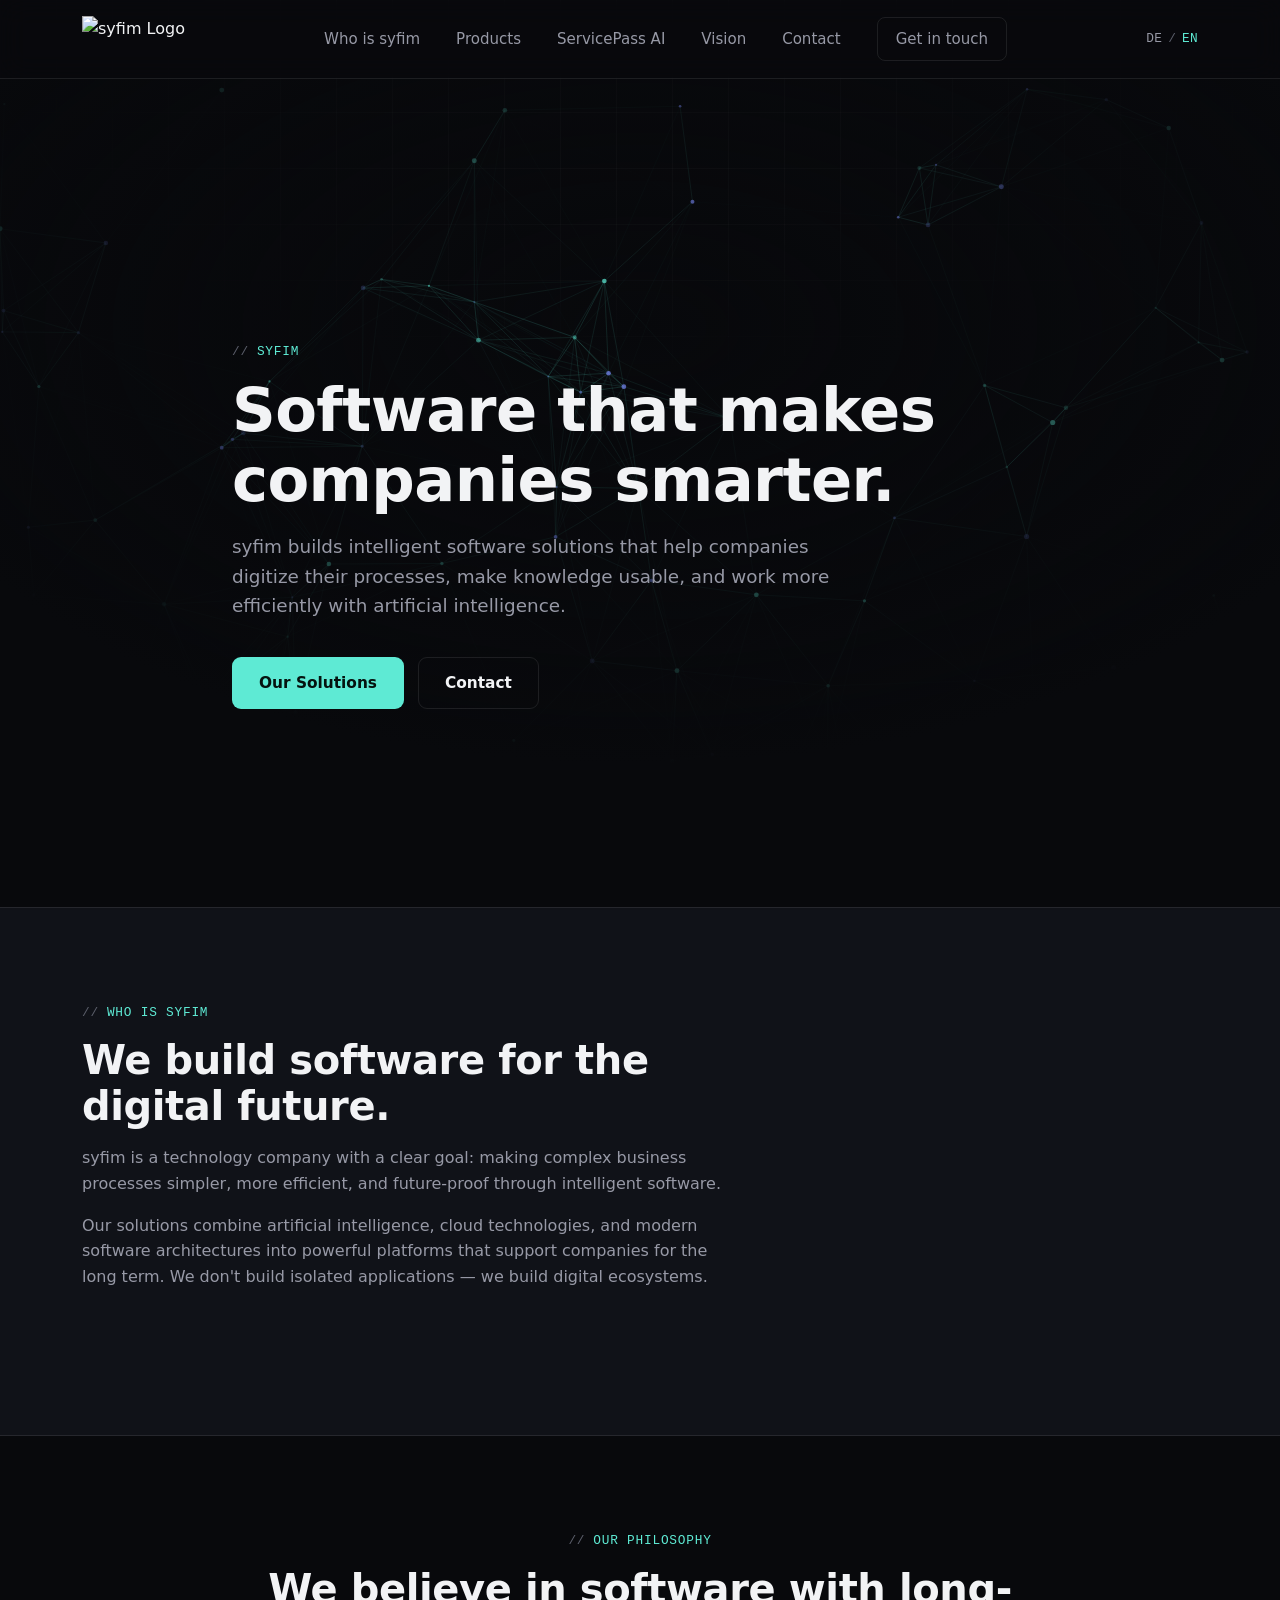
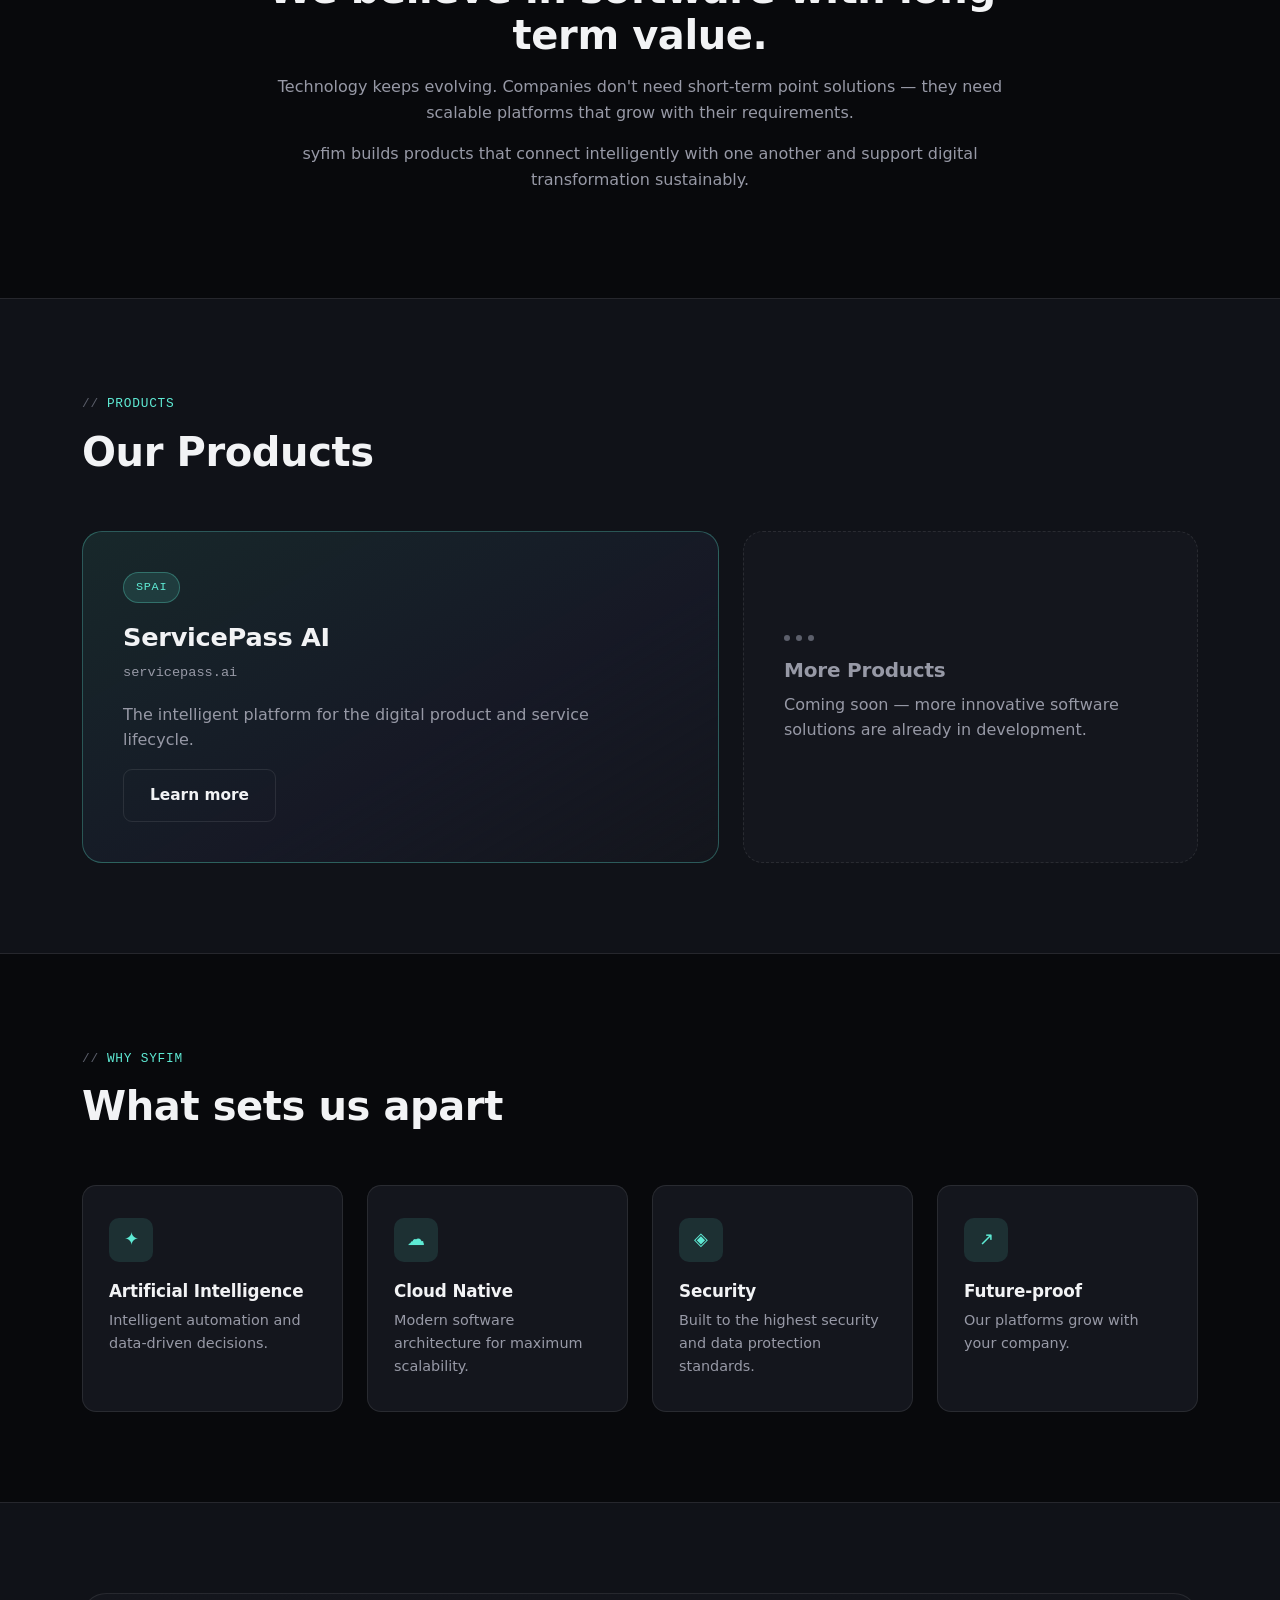
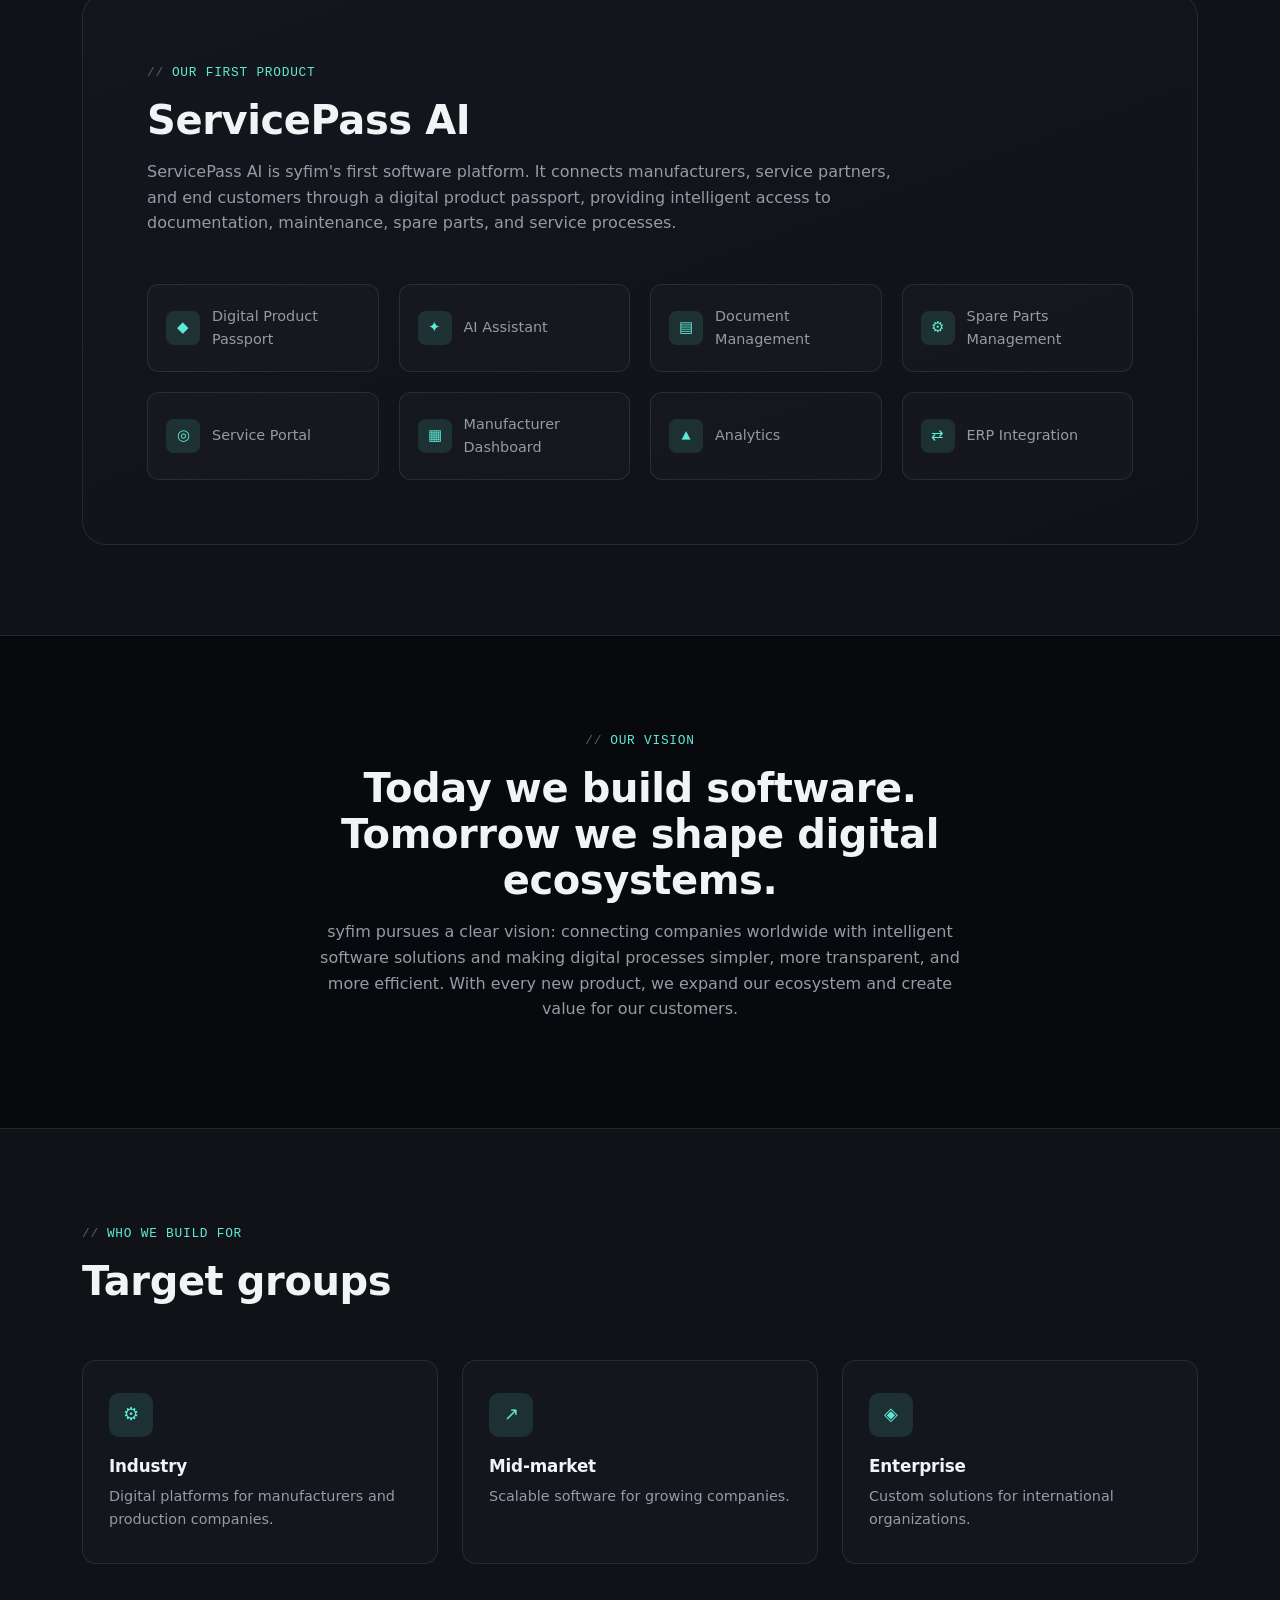
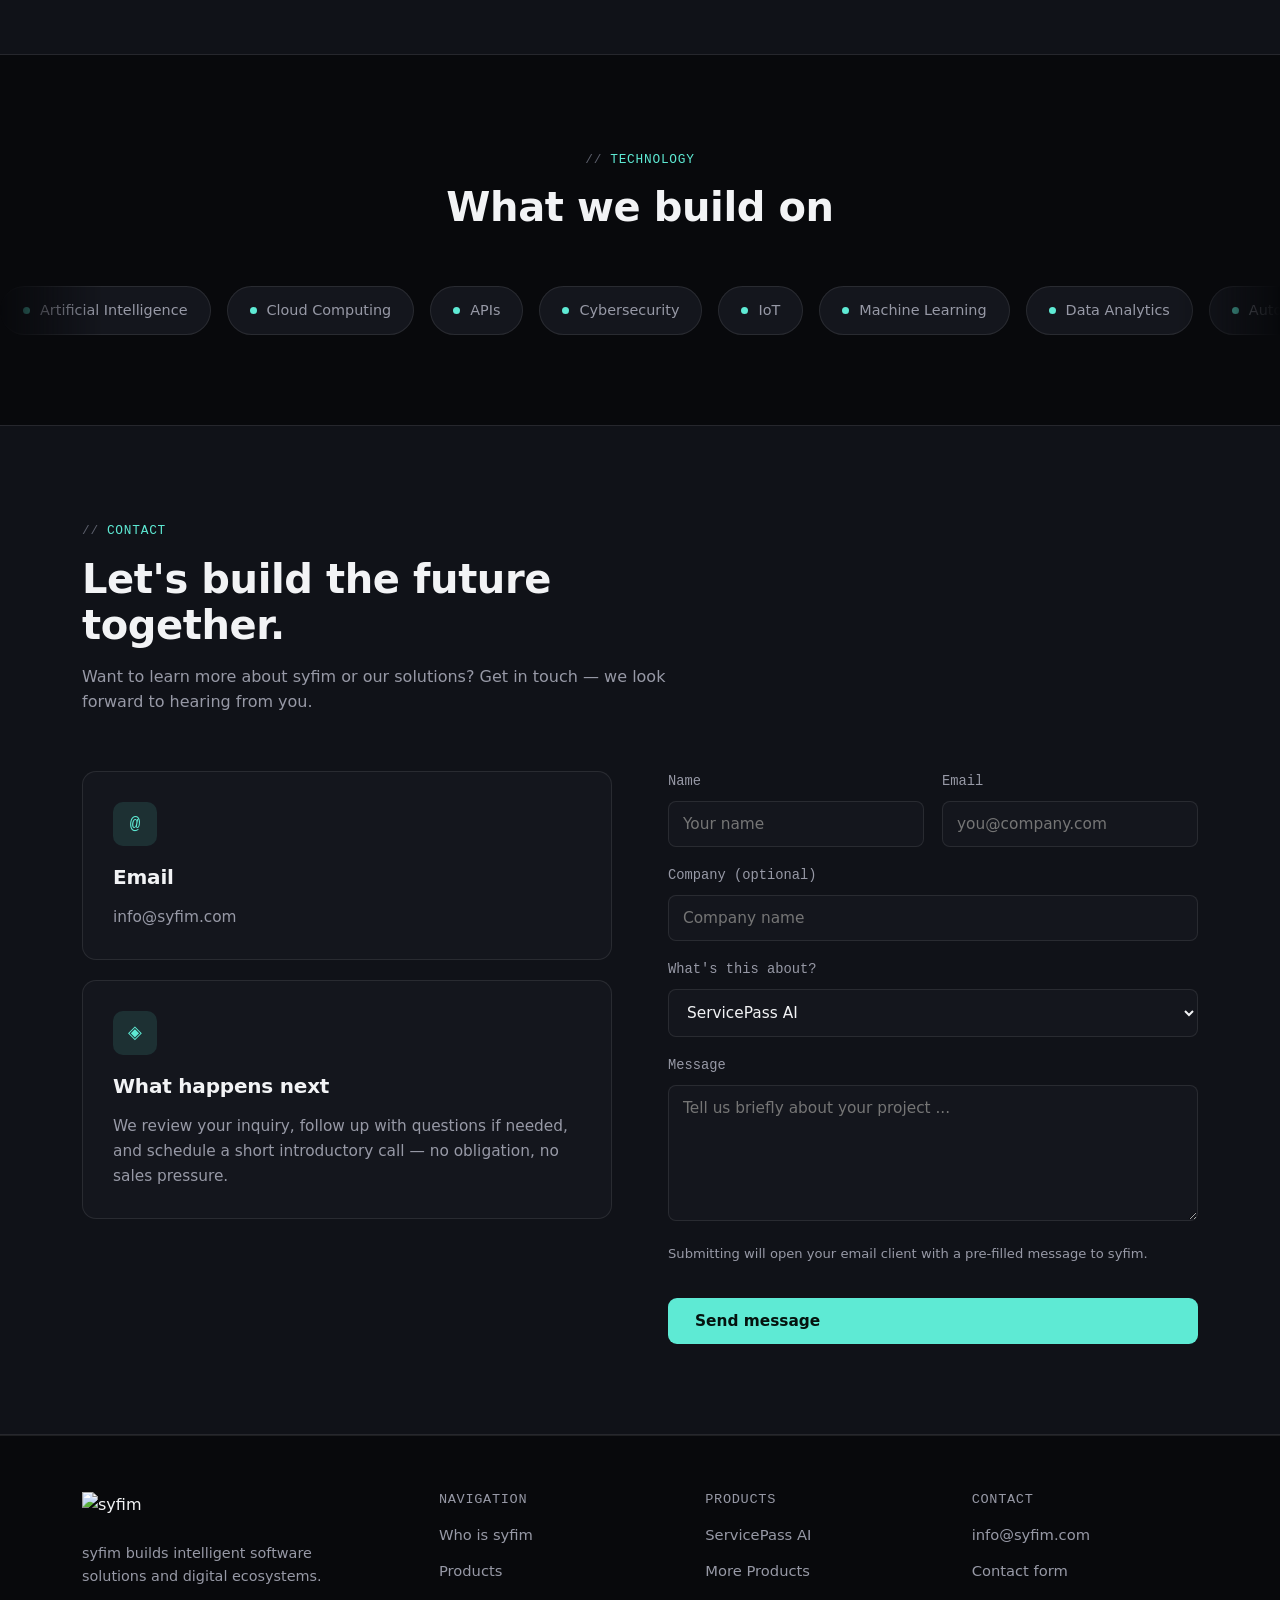
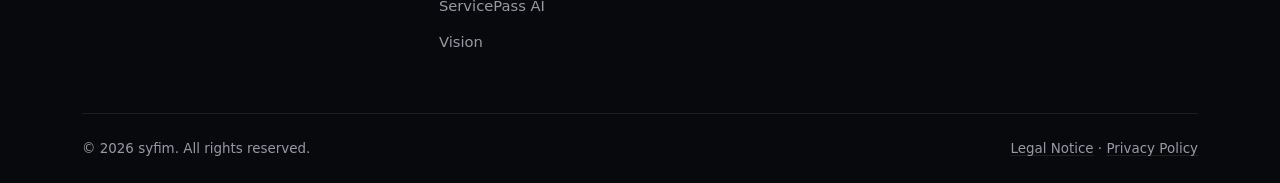
==== commit 5f34f222: "Add files via upload" ====
--- a/index-en.html
+++ b/index-en.html
@@ -6,11 +6,10 @@
 <title>syfim — Software that makes companies smarter</title>
 <meta name="description" content="syfim builds intelligent software solutions and digital ecosystems from AI, cloud technologies, and modern software architecture. First product: ServicePass AI.">
 <link rel="icon" href="assets/favicon.png" type="image/png">
-<link rel="preconnect" href="https://fonts.googleapis.com">
-<link href="https://fonts.googleapis.com/css2?family=Space+Grotesk:wght@500;600;700&family=Inter:wght@400;500;600&family=JetBrains+Mono:wght@400;500&display=swap" rel="stylesheet">
 <link rel="stylesheet" href="styles.css">
 </head>
 <body>
+<a href="#main" class="skip-link">Skip to content</a>
 <div class="bg-grid"></div>
 
 <header class="site-header">
@@ -18,7 +17,7 @@
     <a href="index-en.html" class="brand">
       <img src="assets/logo-full-dark-transparent.png" alt="syfim Logo">
     </a>
-    <nav class="main-nav">
+    <nav class="main-nav" id="main-nav">
       <a href="#ueber">Who is syfim</a>
       <a href="#produkte">Products</a>
       <a href="#spai">ServicePass AI</a>
@@ -32,12 +31,12 @@
         <span>/</span>
         <a href="index-en.html" class="active">EN</a>
       </div>
-      <button class="nav-toggle" aria-label="Open menu">☰</button>
+      <button class="nav-toggle" aria-label="Open menu" aria-expanded="false" aria-controls="main-nav">☰</button>
     </div>
   </div>
 </header>
 
-<main>
+<main id="main">
 
   <!-- 1. Hero -->
   <section class="hero one-col">
@@ -204,8 +203,8 @@
         <h2>What we build on</h2>
       </div>
     </div>
-    <div class="tech-marquee">
-      <div class="tech-marquee-track">
+    <div class="tech-marquee" role="list" aria-label="Technologies: Artificial Intelligence, Cloud Computing, APIs, Cybersecurity, IoT, Machine Learning, Data Analytics, Automation">
+      <div class="tech-marquee-track" aria-hidden="true">
         <span class="tech-badge"><span class="dot"></span>Artificial Intelligence</span>
         <span class="tech-badge"><span class="dot"></span>Cloud Computing</span>
         <span class="tech-badge"><span class="dot"></span>APIs</span>
@@ -313,7 +312,7 @@
     </div>
     <div class="footer-bottom">
       <span>© 2026 syfim. All rights reserved.</span>
-      <span>Legal Notice · Privacy Policy</span>
+      <span><a href="legal-notice.html">Legal Notice</a> · <a href="privacy-policy.html">Privacy Policy</a></span>
     </div>
   </div>
 </footer>
--- a/styles.css
+++ b/styles.css
@@ -13,9 +13,9 @@
   --accent-2: #7c8cff;
   --radius: 14px;
   --max-width: 1180px;
-  --font-head: "Space Grotesk", "Inter", system-ui, sans-serif;
-  --font-body: "Inter", system-ui, -apple-system, sans-serif;
-  --font-mono: "JetBrains Mono", ui-monospace, "SFMono-Regular", monospace;
+  --font-head: system-ui, -apple-system, "Segoe UI", "Helvetica Neue", Arial, sans-serif;
+  --font-body: system-ui, -apple-system, "Segoe UI", Roboto, "Helvetica Neue", Arial, sans-serif;
+  --font-mono: ui-monospace, "SF Mono", "Cascadia Code", "Roboto Mono", Consolas, monospace;
 }
 
 * {
@@ -199,7 +199,7 @@
 }
 
 .lang-switch a {
-  color: var(--text-faint);
+  color: var(--text-dim);
   transition: color 0.15s ease;
 }
 
@@ -523,7 +523,7 @@
 
 .footer-col h4 {
   font-size: 0.85rem;
-  color: var(--text-faint);
+  color: var(--text-dim);
   text-transform: uppercase;
   letter-spacing: 0.05em;
   margin-bottom: 16px;
@@ -550,9 +550,49 @@
   padding-top: 24px;
   border-top: 1px solid var(--border);
   font-size: 0.84rem;
-  color: var(--text-faint);
+  color: var(--text-dim);
   flex-wrap: wrap;
   gap: 12px;
+}
+
+.footer-bottom a {
+  text-decoration: underline;
+  text-underline-offset: 2px;
+  text-decoration-color: var(--border);
+}
+
+.footer-bottom a:hover {
+  color: var(--accent);
+  text-decoration-color: var(--accent);
+}
+
+/* accessibility: skip link */
+.skip-link {
+  position: absolute;
+  top: -60px;
+  left: 12px;
+  background: var(--accent);
+  color: #05130f;
+  padding: 12px 20px;
+  border-radius: 8px;
+  font-weight: 600;
+  font-size: 0.9rem;
+  z-index: 100;
+  transition: top 0.15s ease;
+}
+
+.skip-link:focus {
+  top: 12px;
+}
+
+/* visible keyboard focus states */
+a:focus-visible,
+button:focus-visible,
+input:focus-visible,
+textarea:focus-visible,
+select:focus-visible {
+  outline: 2px solid var(--accent);
+  outline-offset: 3px;
 }
 
 /* page hero (inner pages) */
@@ -620,7 +660,7 @@
 
 .form-note {
   font-size: 0.82rem;
-  color: var(--text-faint);
+  color: var(--text-dim);
   margin-top: -4px;
 }
 
@@ -785,7 +825,7 @@
 
 .product-card .product-sub {
   font-family: var(--font-mono);
-  color: var(--text-faint);
+  color: var(--text-dim);
   font-size: 0.85rem;
   margin-bottom: 18px;
   display: block;
@@ -998,3 +1038,111 @@
 @media (prefers-reduced-motion: reduce) {
   .tech-marquee-track { animation: none; }
 }
+
+/* ============ legal pages ============ */
+
+.callout {
+  display: flex;
+  gap: 16px;
+  background: rgba(94, 234, 212, 0.07);
+  border: 1px solid rgba(94, 234, 212, 0.3);
+  border-radius: 12px;
+  padding: 20px 24px;
+  margin: 0 0 40px;
+}
+
+.callout .callout-icon {
+  font-family: var(--font-mono);
+  color: var(--accent);
+  font-size: 1.1rem;
+  line-height: 1.5;
+}
+
+.callout p {
+  margin: 0;
+  font-size: 0.92rem;
+  color: var(--text);
+}
+
+.callout p + p {
+  margin-top: 8px;
+}
+
+.callout strong {
+  color: var(--accent);
+}
+
+.legal-content {
+  max-width: 760px;
+}
+
+.legal-content h2 {
+  font-size: 1.35rem;
+  margin-top: 44px;
+  margin-bottom: 14px;
+}
+
+.legal-content h2:first-of-type {
+  margin-top: 0;
+}
+
+.legal-content h3 {
+  font-size: 1.05rem;
+  margin-top: 28px;
+  margin-bottom: 10px;
+  color: var(--text);
+}
+
+.legal-content p {
+  font-size: 0.96rem;
+  margin-bottom: 14px;
+}
+
+.legal-content ul {
+  color: var(--text-dim);
+  font-size: 0.96rem;
+  padding-left: 20px;
+  margin-bottom: 14px;
+}
+
+.legal-content li {
+  margin-bottom: 8px;
+}
+
+.legal-content a {
+  color: var(--accent);
+  text-decoration: underline;
+  text-underline-offset: 2px;
+}
+
+.placeholder-field {
+  color: var(--accent);
+  font-family: var(--font-mono);
+  font-size: 0.9em;
+  background: var(--accent-soft);
+  padding: 1px 6px;
+  border-radius: 4px;
+}
+
+.legal-content table {
+  width: 100%;
+  border-collapse: collapse;
+  margin: 16px 0 24px;
+  font-size: 0.9rem;
+}
+
+.legal-content th,
+.legal-content td {
+  text-align: left;
+  padding: 10px 12px;
+  border-bottom: 1px solid var(--border);
+  color: var(--text-dim);
+}
+
+.legal-content th {
+  color: var(--text);
+  font-family: var(--font-mono);
+  font-size: 0.8rem;
+  text-transform: uppercase;
+  letter-spacing: 0.04em;
+}
